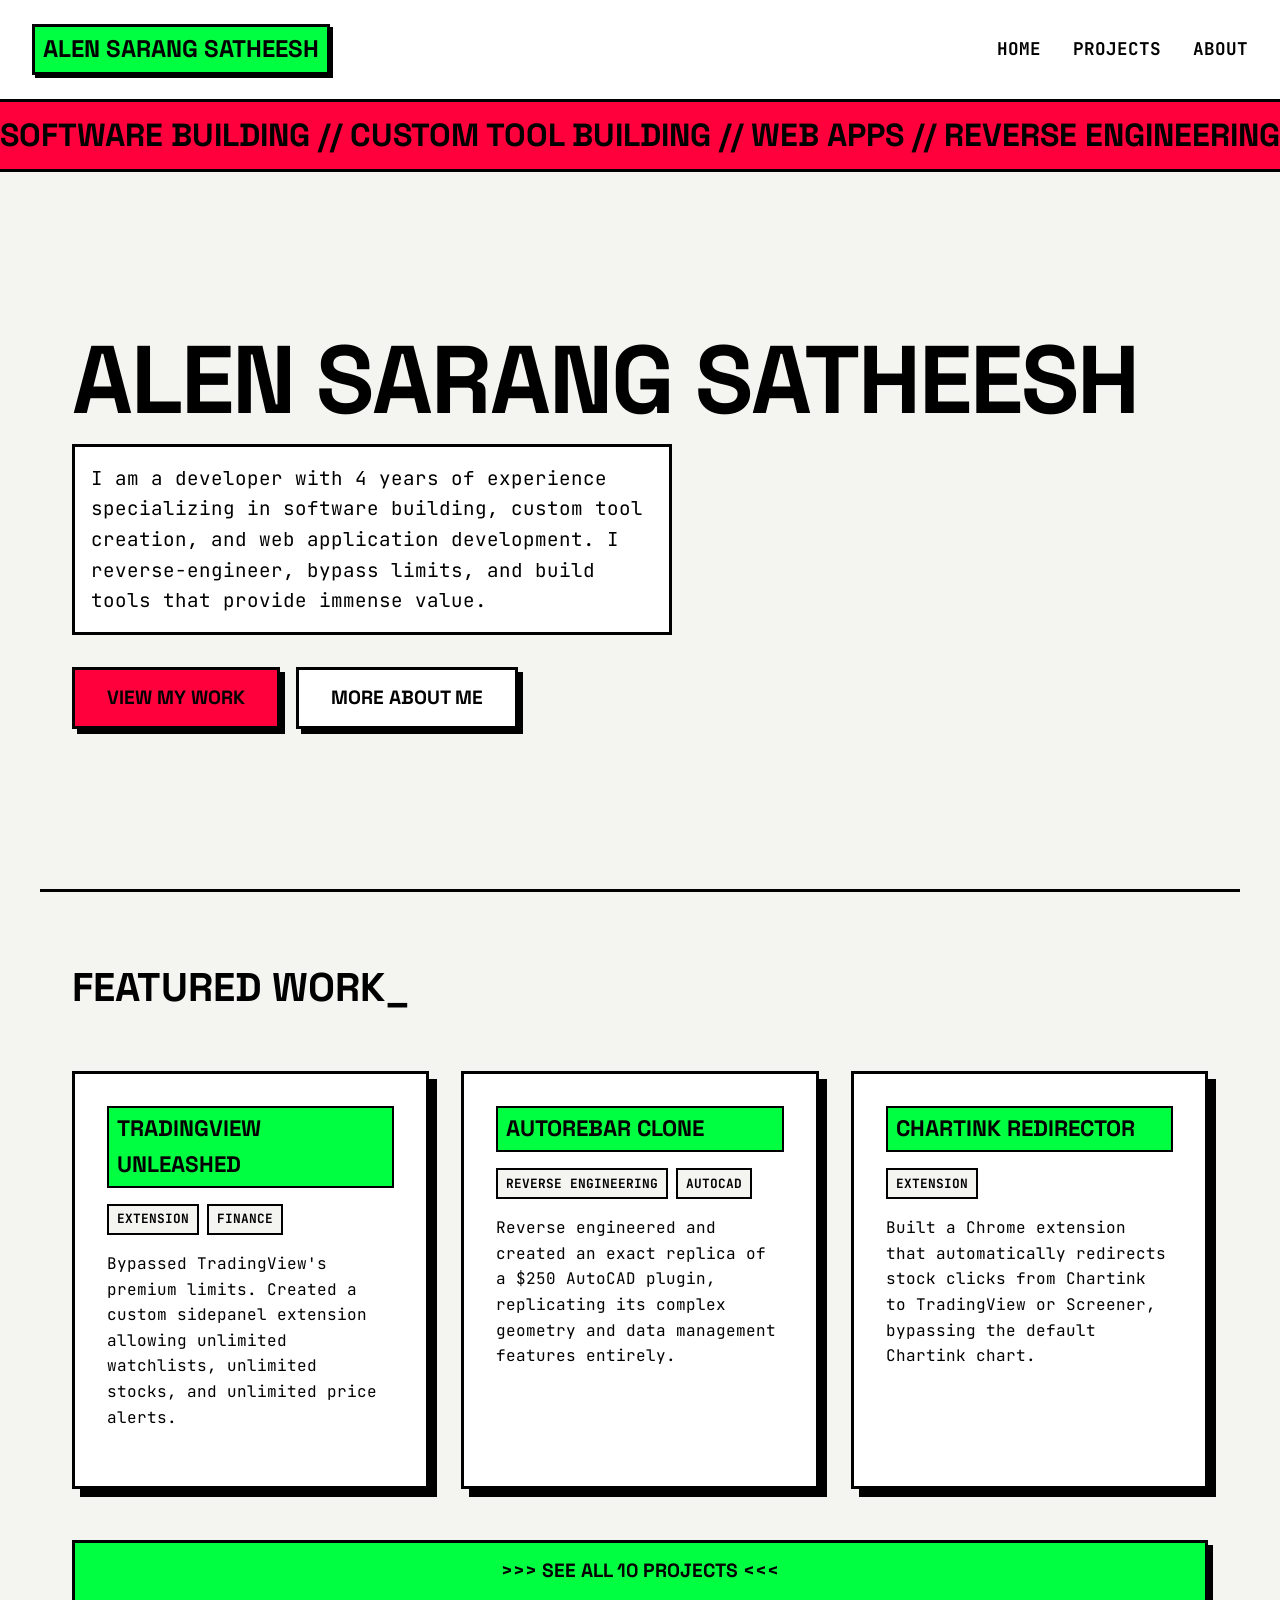
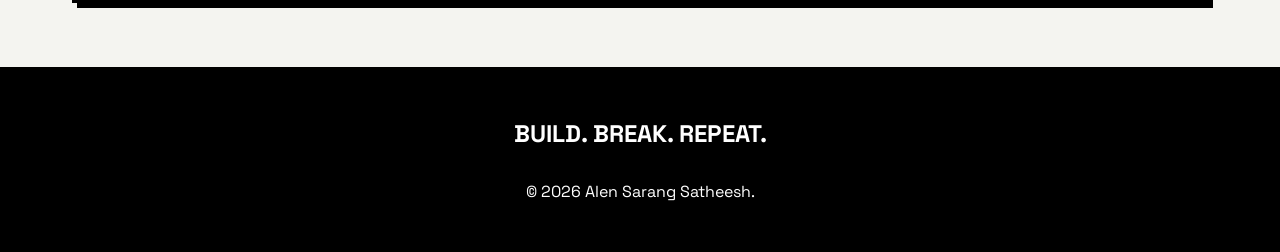
==== portfolio/index.html @ 517c0b56 "Add portfolio subdirectory" ====
<!DOCTYPE html>
<html lang="en">
<head>
    <meta charset="UTF-8">
    <meta name="viewport" content="width=device-width, initial-scale=1.0">
    <title>Alen Sarang Satheesh | Developer</title>
    <link rel="stylesheet" href="styles.css">
    <meta name="description" content="Portfolio of Alen Sarang Satheesh, Software and Custom Tool Builder with 4 years of experience.">
</head>
<body>
    <nav>
        <a href="index.html" class="logo">ALEN SARANG SATHEESH</a>
        <div class="nav-links">
            <a href="index.html">Home</a>
            <a href="projects.html">Projects</a>
            <a href="about.html">About</a>
        </div>
    </nav>

    <div class="marquee-container">
        <div class="marquee">
            SOFTWARE BUILDING // CUSTOM TOOL BUILDING // WEB APPS // REVERSE ENGINEERING // AUTOMATION BOTS // 
            SOFTWARE BUILDING // CUSTOM TOOL BUILDING // WEB APPS // REVERSE ENGINEERING // AUTOMATION BOTS //
        </div>
    </div>

    <section class="container hero">
        <h1 class="hacker-text" data-value="ALEN SARANG SATHEESH">ALEN SARANG SATHEESH</h1>
        <p>I am a developer with 4 years of experience specializing in software building, custom tool creation, and web application development. I reverse-engineer, bypass limits, and build tools that provide immense value.</p>
        <div style="display: flex; gap: 1rem; flex-wrap: wrap;">
            <a href="projects.html" class="btn">View My Work</a>
            <a href="about.html" class="btn secondary">More About Me</a>
        </div>
    </section>

    <section class="container">
        <h2 style="font-size: 2.5rem;">FEATURED WORK_</h2>
        <br><br>
        <div class="grid">
            <div class="card">
                <h3 class="card-title">TradingView Unleashed</h3>
                <div class="card-tags">
                    <span class="tag">Extension</span>
                    <span class="tag">Finance</span>
                </div>
                <p class="card-desc">Bypassed TradingView's premium limits. Created a custom sidepanel extension allowing unlimited watchlists, unlimited stocks, and unlimited price alerts.</p>
            </div>

            <div class="card">
                <h3 class="card-title">AutoRebar Clone</h3>
                <div class="card-tags">
                    <span class="tag">Reverse Engineering</span>
                    <span class="tag">AutoCAD</span>
                </div>
                <p class="card-desc">Reverse engineered and created an exact replica of a $250 AutoCAD plugin, replicating its complex geometry and data management features entirely.</p>
            </div>
            
            <div class="card">
                <h3 class="card-title">Chartink Redirector</h3>
                <div class="card-tags"><span class="tag">Extension</span></div>
                <p class="card-desc">Built a Chrome extension that automatically redirects stock clicks from Chartink to TradingView or Screener, bypassing the default Chartink chart.</p>
            </div>
        </div>
        <br><br>
        <a href="projects.html" class="btn" style="background: var(--accent-color-2); width: 100%; text-align: center; border: var(--border-width) solid var(--border-color);">>>> SEE ALL 10 PROJECTS <<<</a>
    </section>

    <footer>
        <h2 class="hacker-text" data-value="BUILD. BREAK. REPEAT.">BUILD. BREAK. REPEAT.</h2>
        <br>
        <p>&copy; 2026 Alen Sarang Satheesh.</p>
    </footer>

    <script src="script.js"></script>
</body>
</html>
---- portfolio/styles.css ----
@import url('https://fonts.googleapis.com/css2?family=JetBrains+Mono:wght@400;700&family=Space+Grotesk:wght@400;700;900&display=swap');

:root {
  --bg-color: #f4f4f0;
  --text-color: #000000;
  --accent-color: #ff003c; /* Cyberpunkish red/pink */
  --accent-color-2: #00ff41; /* Hacker green */
  --border-radius: 0px;
  --border-color: #000000;
  --border-width: 3px;
  --font-heading: 'Space Grotesk', sans-serif;
  --font-body: 'JetBrains Mono', monospace;
}

* {
  box-sizing: border-box;
  margin: 0;
  padding: 0;
}

body {
  font-family: var(--font-body);
  background-color: var(--bg-color);
  color: var(--text-color);
  line-height: 1.6;
  overflow-x: hidden;
}

h1, h2, h3, h4, h5, h6 {
  font-family: var(--font-heading);
  text-transform: uppercase;
  font-weight: 900;
}

::selection {
  background-color: var(--text-color);
  color: #fff;
}

/* Nav */
nav {
  display: flex;
  justify-content: space-between;
  align-items: center;
  padding: 1.5rem 2rem;
  border-bottom: var(--border-width) solid var(--border-color);
  background-color: #fff;
  position: sticky;
  top: 0;
  z-index: 100;
}

.logo {
  font-family: var(--font-heading);
  font-size: 1.5rem;
  font-weight: 900;
  text-decoration: none;
  color: var(--text-color);
  background: var(--accent-color-2);
  padding: 0.2rem 0.5rem;
  border: var(--border-width) solid var(--border-color);
  box-shadow: 3px 3px 0 0 var(--text-color);
  transition: transform 0.1s;
}

.logo:active {
  transform: translate(2px, 2px);
  box-shadow: 1px 1px 0 0 var(--text-color);
}

.nav-links {
  display: flex;
  gap: 2rem;
}

.nav-links a {
  font-weight: 700;
  text-decoration: none;
  color: var(--text-color);
  position: relative;
  text-transform: uppercase;
  font-size: 1.1rem;
}

.nav-links a:hover {
  color: var(--accent-color);
}

.nav-links a::after {
  content: '';
  position: absolute;
  width: 100%;
  height: 3px;
  background-color: var(--accent-color);
  bottom: -4px;
  left: 0;
  transform: scaleX(0);
  transform-origin: right;
  transition: transform 0.2s ease;
}

.nav-links a:hover::after {
  transform: scaleX(1);
  transform-origin: left;
}

/* Containers */
.container {
  max-width: 1200px;
  margin: 0 auto;
  padding: 4rem 2rem;
}

/* Buttons */
.btn {
  display: inline-block;
  font-family: var(--font-heading);
  font-weight: 700;
  font-size: 1.2rem;
  padding: 0.8rem 2rem;
  text-decoration: none;
  color: var(--text-color);
  background-color: var(--accent-color);
  border: var(--border-width) solid var(--border-color);
  box-shadow: 5px 5px 0 0 var(--border-color);
  transition: all 0.1s ease;
  cursor: pointer;
  text-transform: uppercase;
}

.btn.secondary {
  background-color: #fff;
}

.btn:hover {
  transform: translate(2px, 2px);
  box-shadow: 3px 3px 0 0 var(--border-color);
}

.btn:active {
  transform: translate(5px, 5px);
  box-shadow: 0px 0px 0 0 var(--border-color);
}

/* Hero Section */
.hero {
  min-height: 80vh;
  display: flex;
  flex-direction: column;
  justify-content: center;
  align-items: flex-start;
  border-bottom: var(--border-width) solid var(--border-color);
}

.hero h1 {
  font-size: clamp(3rem, 8vw, 6rem);
  line-height: 1;
  margin-bottom: 1rem;
  letter-spacing: -2px;
}

.hero p {
  font-size: 1.2rem;
  max-width: 600px;
  margin-bottom: 2rem;
  background-color: #fff;
  padding: 1rem;
  border: var(--border-width) solid var(--border-color);
}

/* Grid Layouts */
.grid {
  display: grid;
  grid-template-columns: repeat(auto-fill, minmax(320px, 1fr));
  gap: 2rem;
}

/* Cards */
.card {
  background-color: #fff;
  border: var(--border-width) solid var(--border-color);
  padding: 2rem;
  box-shadow: 8px 8px 0 0 var(--border-color);
  transition: all 0.2s ease;
  display: flex;
  flex-direction: column;
}

.card:hover {
  transform: translate(-4px, -4px);
  box-shadow: 12px 12px 0 0 var(--border-color);
  background-color: var(--text-color);
  color: #fff;
}

.card:hover .card-title {
  background-color: var(--accent-color);
  color: var(--text-color);
  border-color: #fff;
}

.card:hover .tag {
  border-color: #fff;
  color: #fff;
  background-color: transparent;
}

.card-title {
  font-size: 1.4rem;
  margin-bottom: 1rem;
  background: var(--accent-color-2);
  color: var(--text-color);
  display: inline-block;
  padding: 0.2rem 0.5rem;
  border: 2px solid var(--border-color);
  transition: all 0.2s ease;
}

.card-tags {
  display: flex;
  flex-wrap: wrap;
  gap: 0.5rem;
  margin-bottom: 1rem;
}

.tag {
  font-size: 0.8rem;
  font-weight: 700;
  text-transform: uppercase;
  background-color: var(--bg-color);
  padding: 0.2rem 0.5rem;
  border: 2px solid var(--border-color);
  transition: all 0.2s ease;
}

.card-desc {
  flex-grow: 1;
  margin-bottom: 1.5rem;
}

/* Footer */
footer {
  padding: 3rem 2rem;
  background-color: #000;
  color: #fff;
  text-align: center;
  font-family: var(--font-heading);
}

/* Utilities */
.marquee-container {
  overflow: hidden;
  white-space: nowrap;
  background-color: var(--accent-color);
  border-bottom: var(--border-width) solid var(--border-color);
  padding: 0.5rem 0;
}

.marquee {
  display: inline-block;
  font-family: var(--font-heading);
  font-weight: 900;
  font-size: 2rem;
  text-transform: uppercase;
  animation: marquee 20s linear infinite;
}

@keyframes marquee {
  0% { transform: translateX(0); }
  100% { transform: translateX(-50%); }
}

@media (max-width: 768px) {
  .nav-links {
    display: none;
  }
}
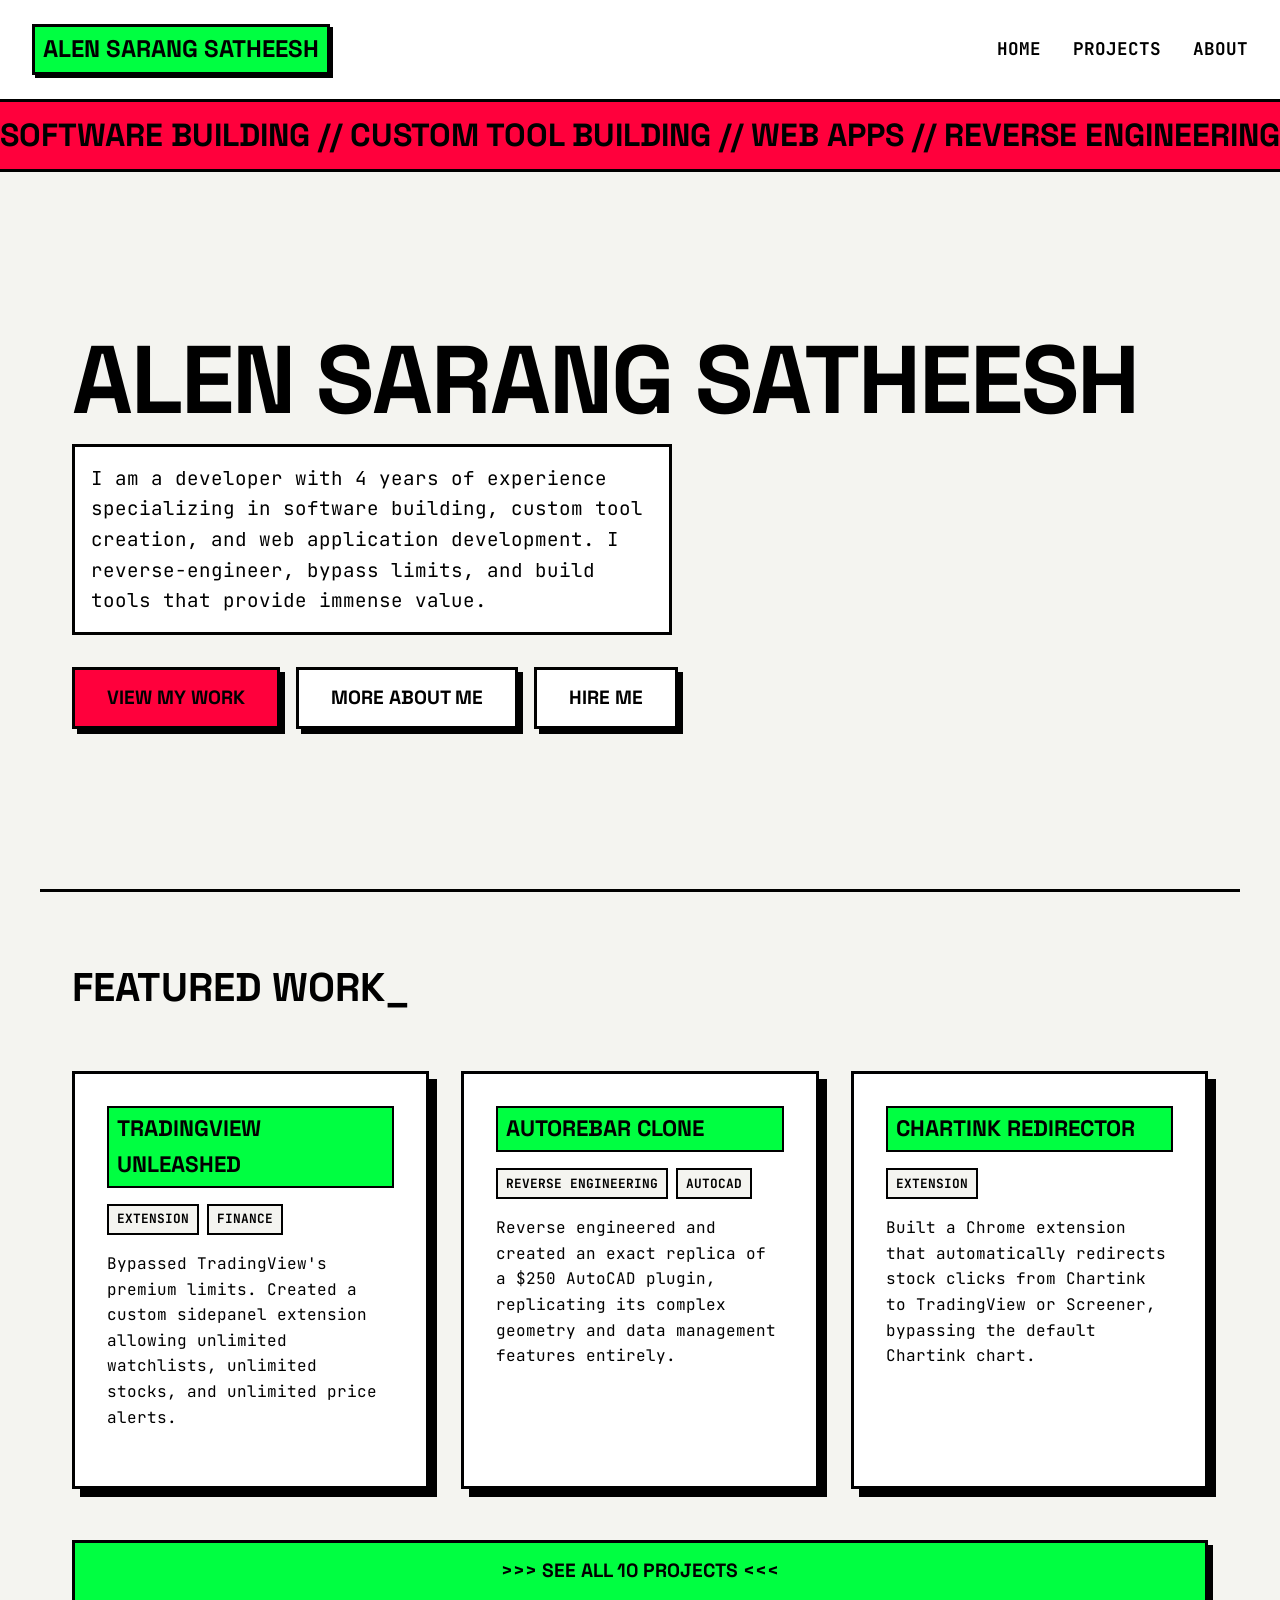
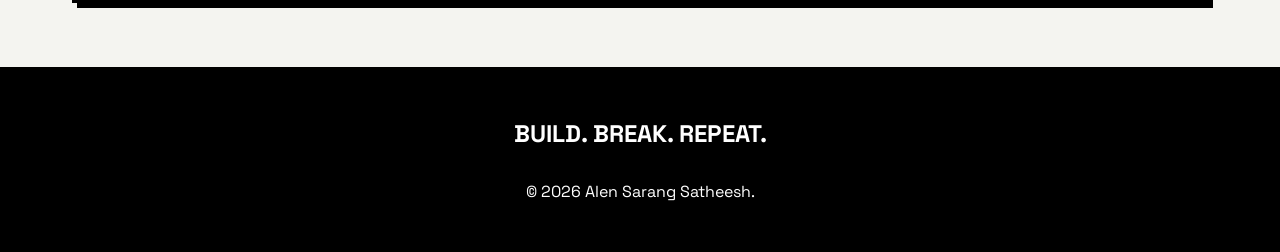
==== commit 89a02c7a: "Add Hire Me button" ====
--- a/portfolio/index.html
+++ b/portfolio/index.html
@@ -30,6 +30,7 @@
         <div style="display: flex; gap: 1rem; flex-wrap: wrap;">
             <a href="projects.html" class="btn">View My Work</a>
             <a href="about.html" class="btn secondary">More About Me</a>
+            <a href="https://alensarangsatheesh.github.io/" class="btn secondary">Hire Me</a>
         </div>
     </section>
 
